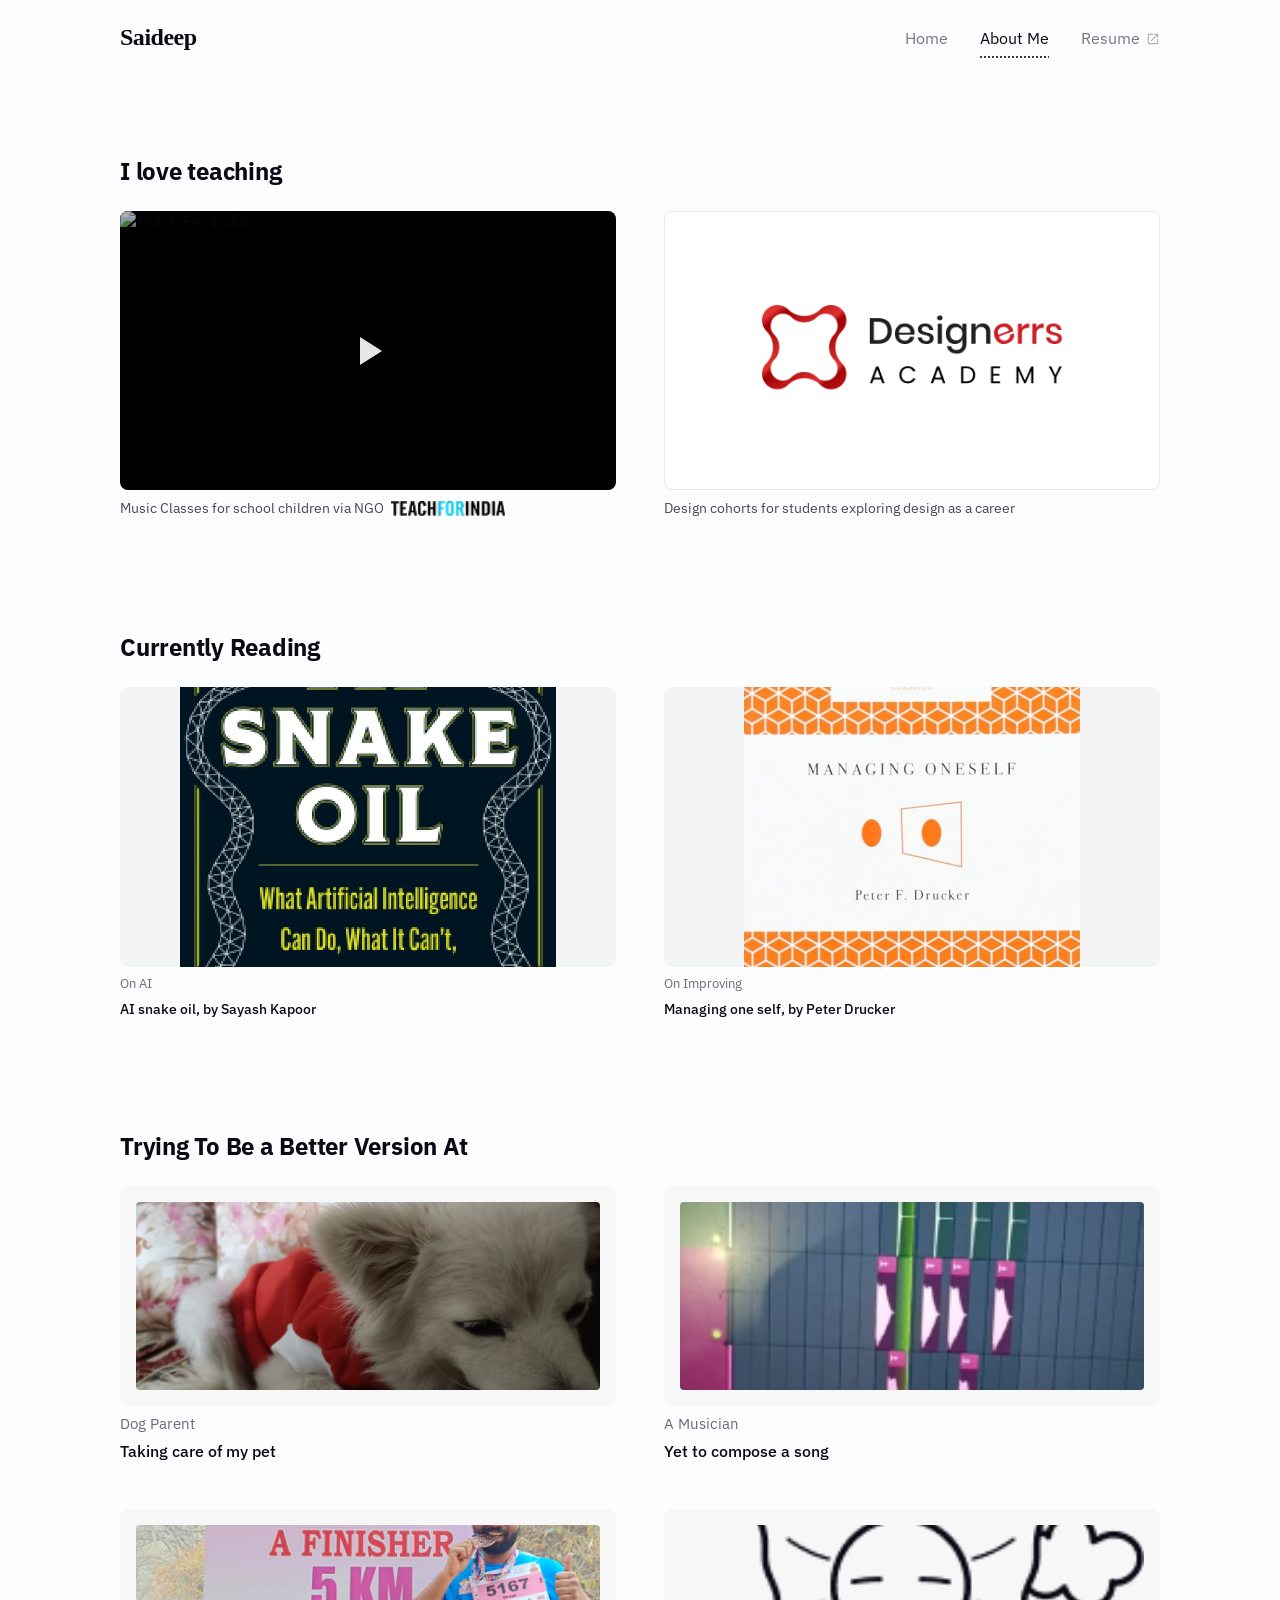
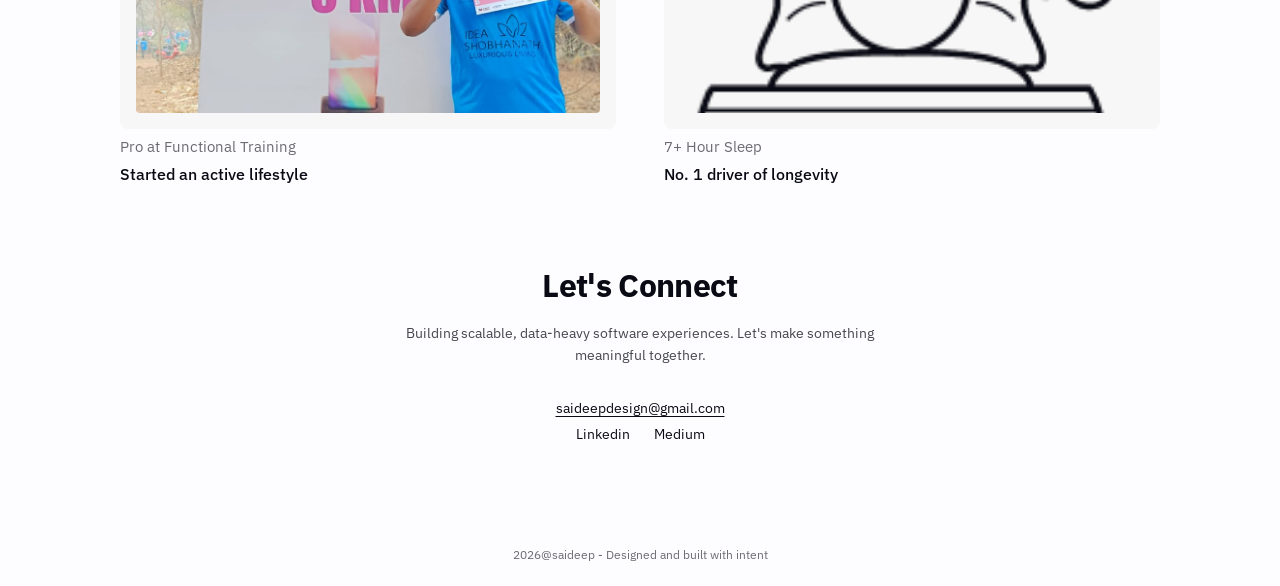
==== about.html @ 486af342 "Initial build of Indian-portfolio: replicate saideep.design as static site Ports the Framer-hosted m" ====
<!DOCTYPE html>
<html lang="en">
<head>
  <meta charset="UTF-8" />
  <meta name="viewport" content="width=device-width, initial-scale=1.0" />
  <title>About Me — Saideep</title>
  <meta name="description" content="About Saideep Vangala — Senior Product Designer." />
  <link rel="preconnect" href="https://fonts.googleapis.com" />
  <link rel="preconnect" href="https://fonts.gstatic.com" crossorigin />
  <link href="https://fonts.googleapis.com/css2?family=IBM+Plex+Sans:wght@400;500;600;700&display=swap" rel="stylesheet" />
  <link rel="stylesheet" href="portfolio-ds.css" />
</head>
<body class="page-about">

  <!-- NAV (desktop) -->
  <nav>
    <a class="nav-logo" href="/">Saideep</a>
    <ul class="nav-links">
      <li><a href="/">Home</a></li>
      <li><a href="/about" class="active">About Me</a></li>
      <li><a href="https://drive.google.com/file/d/1HiEhL3yhojKXlpeW-WOKGvESby1ViaPg/view" target="_blank" rel="noopener">Resume <svg xmlns="http://www.w3.org/2000/svg" width="14" height="14" viewBox="0 0 24 24" fill="currentColor" class="icon-external-link"><path d="M19 19H5V5h7V3H5a2 2 0 00-2 2v14a2 2 0 002 2h14a2 2 0 002-2v-7h-2v7zM14 3v2h3.59l-9.83 9.83 1.41 1.41L19 6.41V10h2V3h-7z"/></svg></a></li>
    </ul>
  </nav>

  <!-- NAV (mobile bottom bar) -->
  <nav class="mobile-nav">
    <a href="/">Home</a>
    <a href="/about" class="active">About Me</a>
    <a href="https://drive.google.com/file/d/1HiEhL3yhojKXlpeW-WOKGvESby1ViaPg/view" target="_blank" rel="noopener">Resume <svg xmlns="http://www.w3.org/2000/svg" width="14" height="14" viewBox="0 0 24 24" fill="currentColor" class="icon-external-link"><path d="M19 19H5V5h7V3H5a2 2 0 00-2 2v14a2 2 0 002 2h14a2 2 0 002-2v-7h-2v7zM14 3v2h3.59l-9.83 9.83 1.41 1.41L19 6.41V10h2V3h-7z"/></svg></a>
  </nav>

  <div class="page">

    <!-- TEACHING -->
    <div>
      <h2 class="section-title">I love teaching</h2>
      <div class="teaching-grid">
        <div class="teaching-item">
          <a class="video-wrap" href="https://youtu.be/XAiQ-iBJ-Jc" target="_blank" rel="noopener">
            <img src="https://img.youtube.com/vi/XAiQ-iBJ-Jc/hqdefault.jpg" alt="Teach For India" />
            <div class="play-btn">
              <svg viewBox="0 0 24 24"><path d="M8 5v14l11-7z"/></svg>
            </div>
          </a>
          <p class="item-label">Music Classes for school children via NGO <img src="images/teach%20for%20India%20Logo.png" alt="Teach For India" style="height:16px;vertical-align:middle;margin-left:4px;" /></p>
        </div>
        <div class="teaching-item">
          <div class="designerrs-wrap">
            <img src="images/designerrsLogo-new.png" alt="Designerrs Academy" />
          </div>
          <p class="item-label">Design cohorts for students exploring design as a career</p>
        </div>
      </div>
    </div>

    <!-- CURRENTLY READING -->
    <div class="reading-section">
      <h2 class="section-title">Currently Reading</h2>
      <div class="reading-grid">
        <div class="book-item">
          <div class="book-cover">
            <img src="images/AI%20Snake%20Oil.png" alt="AI Snake Oil" />
          </div>
          <p class="book-tag">On AI</p>
          <p class="book-title">AI snake oil, by Sayash Kapoor</p>
        </div>
        <div class="book-item">
          <div class="book-cover">
            <img src="images/Managing%20Oneself.jpg" alt="Managing Oneself" />
          </div>
          <p class="book-tag">On Improving</p>
          <p class="book-title">Managing one self, by Peter Drucker</p>
        </div>
      </div>
    </div>

    <!-- HOBBIES -->
    <div>
      <h2 class="section-title">Trying To Be a Better Version At</h2>
      <div class="hobbies-grid">
        <div class="hobby-item">
          <div class="hobby-img">
            <img src="images/Hobby%203.jpg" alt="Dog" />
          </div>
          <p class="hobby-tag">Dog Parent</p>
          <p class="hobby-title">Taking care of my pet</p>
        </div>
        <div class="hobby-item">
          <div class="hobby-img">
            <img src="images/DAW.png" alt="Music" />
          </div>
          <p class="hobby-tag">A Musician</p>
          <p class="hobby-title">Yet to compose a song</p>
        </div>
        <div class="hobby-item">
          <div class="hobby-img">
            <img src="images/Hobby%202.jpg" alt="Running" />
          </div>
          <p class="hobby-tag">Pro at Functional Training</p>
          <p class="hobby-title">Started an active lifestyle</p>
        </div>
        <div class="hobby-item">
          <div class="hobby-img">
            <img src="images/Sleep.png" alt="Sleep" />
          </div>
          <p class="hobby-tag">7+ Hour Sleep</p>
          <p class="hobby-title">No. 1 driver of longevity</p>
        </div>
      </div>
    </div>

    <!-- CONNECT -->
    <div class="connect">
      <h2>Let's Connect</h2>
      <p class="connect-sub">Building scalable, data-heavy software experiences. Let's make something meaningful together.</p>
      <div class="connect-links">
        <a href="mailto:saideepdesign@gmail.com">saideepdesign@gmail.com</a>
        <div class="connect-social">
          <a href="https://www.linkedin.com/in/saideep-vangala/" target="_blank" rel="noopener">Linkedin</a>
          <a href="https://medium.com/@saideepdesign" target="_blank" rel="noopener">Medium</a>
        </div>
      </div>
    </div>

  </div>

  <footer>2026@saideep - Designed and built with intent</footer>

</body>
</html>
---- portfolio-ds.css ----
/* ==========================================================================
   PORTFOLIO-DS — Saideep portfolio design system (common/default site)
   One shared stylesheet for index.html, about.html.

   Structure:
   1. TOKENS     — primitives, then semantic tokens built on top of them
   2. BASE       — reset + global element defaults
   3. ATOMS      — smallest reusable pieces (logo, nav link, button, tag, icon sizing)
   4. MOLECULES  — page-specific composite components (cards), grouped by the page they belong to
   5. TEMPLATES  — page-level containers, scoped under body.page-home / body.page-about
   6. RESPONSIVE — breakpoints: ≤960px (tablet), ≤600px (mobile)

   Each HTML page needs exactly one line in <head>:
     <link rel="stylesheet" href="portfolio-ds.css" />
   and a page-identifying class on <body>: page-home / page-about.
   ========================================================================== */


/* ── 1. TOKENS ─────────────────────────────────────────────────────────── */

:root {
  /* Primitives — raw values, not referenced directly outside this block */
  --color-white:    #FFFFFF;
  --color-gray-25:  #FDFDFF;
  --color-gray-50:  #F7F7F7;
  --color-gray-75:  #F0F4FF;
  --color-gray-100: #EBEBEB;
  --color-gray-150: #E8E8E8;
  --color-gray-200: #DDDDDD;
  --color-ink:      #0A0A14;
  --color-ink-rgb:  10, 10, 20;
  --color-black:    #000000;

  --font-sans:  'IBM Plex Sans', sans-serif;
  --font-serif: Georgia, serif;

  --font-size-11: 11px; --font-size-12: 12px; --font-size-13: 13px; --font-size-14: 14px;
  --font-size-15: 15px; --font-size-16: 16px; --font-size-24: 24px; --font-size-28: 28px;
  --font-size-30: 30px; --font-size-32: 32px; --font-size-36: 36px; --font-size-40: 40px;
  --font-size-48: 48px; --font-size-56: 56px;

  --font-weight-regular: 400; --font-weight-medium: 500;
  --font-weight-semibold: 600; --font-weight-bold: 700;

  --line-height-tight: 1.05; --line-height-snug: 1.3; --line-height-normal: 1.5;
  --line-height-relaxed: 1.6; --line-height-loose: 1.7;

  --tracking-tight: -0.02em; --tracking-snug: -0.01em;
  --tracking-wide: 0.03em; --tracking-wider: 0.08em;

  /* Spacing — 8px base unit. --space-half is the one sanctioned exception
     for micro adjustments (icon gaps); never use it between cards/sections. */
  --space-half: 4px; --space-1: 8px; --space-2: 16px; --space-3: 24px;
  --space-4: 32px; --space-5: 40px; --space-6: 48px; --space-7: 56px;
  --space-8: 64px; --space-9: 72px; --space-10: 80px; --space-11: 96px;
  --space-12: 120px; --space-13: 160px;

  --radius-sm: 4px; --radius-md: 8px; --radius-full: 999px;
  --ease-standard: 0.15s ease; --ease-standard-md: 0.2s ease;

  /* Semantic — components should consume these, not the primitives above */
  --color-bg-canvas:              var(--color-gray-25);
  --color-bg-surface:              var(--color-gray-75);
  --color-bg-card:                var(--color-gray-50);
  --color-bg-tag:                 var(--color-gray-100);
  --color-bg-image-placeholder:   var(--color-gray-150);
  --color-bg-image-placeholder-2: var(--color-gray-200);
  --color-bg-overlay-scrim:       rgba(0, 0, 0, 0.3);
  --color-bg-overlay-scrim-hover: rgba(0, 0, 0, 0.45);
  --color-bg-hover-wash:          rgba(var(--color-ink-rgb), 0.04);
  --color-bg-track:               rgba(var(--color-ink-rgb), 0.12);

  /* Text — contrast ratios measured against --color-bg-canvas (#FDFDFF) */
  --color-text-primary:   var(--color-ink);                 /* 19.4:1 — AAA */
  --color-text-secondary: rgba(var(--color-ink-rgb), 0.75); /* 9.1:1  — AAA */
  --color-text-tertiary:  rgba(var(--color-ink-rgb), 0.6);  /* 5.2:1  — AA  */
  --color-text-on-dark:   var(--color-white);

  --color-border: var(--color-gray-150);

  --space-page-margin:        var(--space-12);
  --space-page-margin-tablet: var(--space-5);
  --space-page-margin-mobile: var(--space-3);
  --space-section-gap:        var(--space-10);
  --space-card-padding-lg:    var(--space-4);
  --space-card-padding-md:    var(--space-2);
  --space-card-gap-roomy:     var(--space-10);
  --space-card-gap-cozy:      var(--space-6);
  --space-card-gap-tight:     var(--space-4);

  --radius-card: var(--radius-md);
  --radius-pill: var(--radius-full);
}


/* ── 2. BASE ───────────────────────────────────────────────────────────── */

*, *::before, *::after { box-sizing: border-box; margin: 0; padding: 0; }

body {
  font-family: var(--font-sans);
  background: var(--color-bg-canvas);
  color: var(--color-text-primary);
  -webkit-font-smoothing: antialiased;
}

a { text-decoration: none; color: inherit; }


/* ── 3. ATOMS ──────────────────────────────────────────────────────────── */

/* Logo / wordmark */
.nav-logo {
  font-size: var(--font-size-24);
  font-weight: var(--font-weight-bold);
  color: var(--color-text-primary);
  letter-spacing: var(--tracking-tight);
  display: flex;
  align-items: baseline;
  gap: 3px; /* micro, intentionally off-grid */
  font-family: var(--font-serif);
}

/* Desktop nav bar + nav links (identical on every page) */
nav {
  display: flex;
  align-items: center;
  justify-content: space-between;
  padding: var(--space-3) var(--space-page-margin);
  max-width: 1440px;
  margin: 0 auto;
}

.nav-links {
  display: flex;
  align-items: center;
  gap: var(--space-4);
  list-style: none;
}

.nav-links a {
  font-size: var(--font-size-16);
  font-weight: var(--font-weight-regular);
  color: var(--color-text-primary);
  opacity: 0.55;
  text-decoration: none;
  transition: opacity var(--ease-standard);
}

.nav-links a.active {
  opacity: 1;
  text-decoration: underline;
  text-decoration-style: dotted;
  text-underline-offset: 13px;
  text-decoration-color: var(--color-text-primary);
}

.nav-links a:hover:not(.active) {
  opacity: 1;
  text-decoration: underline;
  text-decoration-style: dotted;
  text-underline-offset: 13px;
  text-decoration-color: var(--color-text-primary);
}

/* External-link icon (used inline next to "Resume" in both nav variants) */
.icon-external-link { opacity: 0.55; vertical-align: middle; margin-left: 2px; }

/* Pill tag — work-tag is the only background-filled pill in the system */
.work-tag {
  font-size: var(--font-size-12);
  font-weight: var(--font-weight-regular);
  color: var(--color-text-secondary);
  background: var(--color-bg-tag);
  padding: var(--space-half) 10px;
  border-radius: var(--radius-pill);
  display: inline-block;
}

/* Outline button — "View Case Study →" */
.work-btn {
  display: inline-flex;
  align-items: center;
  gap: var(--space-1);
  padding: var(--space-2);
  border: 1px dashed var(--color-text-primary);
  border-radius: var(--radius-card);
  font-size: var(--font-size-14);
  font-weight: var(--font-weight-regular);
  color: var(--color-text-primary);
  background: transparent;
  cursor: pointer;
  transition: background var(--ease-standard);
  text-decoration: none;
}

.work-btn:hover { background: var(--color-bg-hover-wash); }
.work-btn svg { width: 14px; height: 14px; flex-shrink: 0; }

/* Play button — overlays a video thumbnail */
.play-btn {
  position: absolute;
  inset: 0;
  display: flex;
  align-items: center;
  justify-content: center;
  background: var(--color-bg-overlay-scrim);
  transition: background var(--ease-standard-md);
}

.play-btn:hover { background: var(--color-bg-overlay-scrim-hover); }
.play-btn svg { width: 48px; height: 48px; fill: var(--color-text-on-dark); opacity: 0.9; }

/* Mobile bottom nav bar (identical on every page) */
.mobile-nav {
  display: none;
  position: fixed;
  bottom: 0; left: 0; right: 0;
  z-index: 100;
  background: var(--color-bg-canvas);
  border-top: 1px solid var(--color-border);
  padding: 12px 0 env(safe-area-inset-bottom, 12px);
  justify-content: space-around;
  align-items: center;
}

.mobile-nav a {
  font-size: var(--font-size-12);
  font-weight: var(--font-weight-regular);
  color: var(--color-text-primary);
  text-decoration: none;
}

.mobile-nav a.active {
  text-decoration: underline;
  text-decoration-style: solid;
  text-underline-offset: 3px;
}

/* Connect block — inner elements (shared verbatim across pages;
   the outer container is scoped per page in §5 TEMPLATES) */
.connect h2 { font-size: var(--font-size-32); font-weight: var(--font-weight-bold); letter-spacing: var(--tracking-tight); }

.connect-sub {
  font-size: var(--font-size-14);
  color: var(--color-text-secondary);
  line-height: var(--line-height-relaxed);
  max-width: 520px;
  margin-top: -16px; /* micro, intentionally off-grid: pulls sub-line closer to heading */
}

.connect-links { display: flex; flex-direction: column; align-items: center; gap: var(--space-1); }

.connect-links a {
  font-size: var(--font-size-14);
  color: var(--color-text-primary);
  text-decoration: underline;
  text-underline-offset: 3px;
}

.connect-social { display: flex; gap: var(--space-3); }
.connect-social a { font-size: var(--font-size-14); color: var(--color-text-primary); text-decoration: none; }

/* Footer (identical on every page) */
footer {
  text-align: center;
  padding: var(--space-3) var(--space-page-margin);
  font-size: var(--font-size-12);
  color: var(--color-text-tertiary);
}


/* ── 4. MOLECULES ──────────────────────────────────────────────────────── */

/* — Home: hero — */
.hero {
  max-width: 1440px;
  margin: 0 auto;
  padding: var(--space-13) var(--space-page-margin) var(--space-12);
  display: flex;
  flex-direction: row;
  align-items: flex-start;
  justify-content: space-between;
  gap: 10px; /* micro, intentionally off-grid */
}

.hero-text { flex: 1; }

.hero h1 {
  font-size: var(--font-size-56);
  font-weight: var(--font-weight-bold);
  line-height: var(--line-height-tight);
  letter-spacing: var(--tracking-tight);
  margin-bottom: var(--space-2);
}

.hero-sub { font-size: var(--font-size-14); color: var(--color-text-tertiary); line-height: var(--line-height-relaxed); }
.hero-prev { font-size: var(--font-size-14); color: var(--color-text-tertiary); margin-top: var(--space-4); }

.hero-photo {
  width: 28%;
  flex-shrink: 0;
  border-radius: var(--radius-card);
  overflow: hidden;
  background: var(--color-bg-card);
  aspect-ratio: 4/3.5;
}

.hero-photo img {
  width: 100%; height: 100%;
  object-fit: cover;
  object-position: top center;
  filter: grayscale(100%);
  display: block;
}

/* — Home: work cards — */
.work-grid { display: grid; grid-template-columns: 1fr 1fr; gap: var(--space-card-gap-roomy); }

.work-card {
  background: var(--color-bg-card);
  border-radius: var(--radius-card);
  overflow: hidden;
  display: flex;
  flex-direction: row;
  cursor: pointer;
  transition: opacity var(--ease-standard-md);
}

.work-card:hover { opacity: 0.85; }

.work-card-image { width: 42%; flex-shrink: 0; overflow: hidden; background: var(--color-bg-image-placeholder); }
.work-card-image img { width: 100%; height: 100%; object-fit: cover; display: block; }

.work-card-content {
  flex: 1;
  padding: var(--space-card-padding-md);
  display: flex;
  flex-direction: column;
  gap: var(--space-2);
  align-items: flex-start;
}

.work-card-body { display: flex; flex-direction: column; gap: var(--space-1); }
.work-card-body h3 { font-size: var(--font-size-16); font-weight: var(--font-weight-bold); line-height: var(--line-height-snug); letter-spacing: var(--tracking-snug); color: var(--color-text-primary); }
.work-card-body p { font-size: var(--font-size-14); color: var(--color-text-secondary); line-height: var(--line-height-relaxed); }

/* — About: teaching — */
.teaching-grid { display: grid; grid-template-columns: 1fr 1fr; gap: var(--space-card-gap-cozy); }
.teaching-item { display: flex; flex-direction: column; gap: var(--space-1); }

.video-wrap { position: relative; border-radius: var(--radius-card); overflow: hidden; background: var(--color-black); aspect-ratio: 16/9; }
.video-wrap video, .video-wrap img { width: 100%; height: 100%; object-fit: cover; display: block; }

.designerrs-wrap {
  border-radius: var(--radius-card);
  overflow: hidden;
  background: var(--color-white);
  border: 1px solid var(--color-border);
  aspect-ratio: 16/9;
  display: flex;
  align-items: center;
  justify-content: center;
  padding: var(--space-4);
}
.designerrs-wrap img { max-width: 70%; max-height: 70%; object-fit: contain; }

.item-label { font-size: var(--font-size-14); color: var(--color-text-secondary); line-height: var(--line-height-normal); }

/* — About: reading — */
.reading-section { background: var(--color-bg-canvas); padding: var(--space-4) 0; }
.reading-grid { display: grid; grid-template-columns: 1fr 1fr; gap: var(--space-card-gap-cozy); }
.book-item { display: flex; flex-direction: column; gap: var(--space-1); }
.book-cover { border-radius: var(--radius-card); overflow: hidden; background: var(--color-bg-card); aspect-ratio: 3/4; max-height: 280px; }
.book-cover img { width: 100%; height: 100%; object-fit: cover; display: block; }
.book-tag { font-size: var(--font-size-13); color: var(--color-text-tertiary); }
.book-title { font-size: var(--font-size-14); font-weight: var(--font-weight-medium); color: var(--color-text-primary); }

/* — About: hobbies — */
.hobbies-grid { display: grid; grid-template-columns: 1fr 1fr; gap: var(--space-card-gap-cozy); }
.hobby-item { display: flex; flex-direction: column; gap: var(--space-1); }
.hobby-img { border-radius: var(--radius-card); overflow: hidden; background: var(--color-bg-card); aspect-ratio: 4/3; max-height: 220px; padding: var(--space-2); }
.hobby-img img { width: 100%; height: 100%; object-fit: cover; display: block; border-radius: var(--radius-sm); }
.hobby-tag { font-size: var(--font-size-15); color: var(--color-text-tertiary); }
.hobby-title { font-size: var(--font-size-16); font-weight: var(--font-weight-medium); color: var(--color-text-primary); }


/* ── 5. TEMPLATES ──────────────────────────────────────────────────────── */

/* Home: per-section container (no single .page wrapper on this page) */
body.page-home .section { max-width: 1440px; margin: 0 auto; padding: var(--space-10) var(--space-page-margin); }
body.page-home .section-title { font-size: var(--font-size-24); font-weight: var(--font-weight-bold); letter-spacing: var(--tracking-snug); margin-bottom: var(--space-5); }
body.page-home .connect { max-width: 1440px; margin: 0 auto; padding: var(--space-10) var(--space-page-margin); text-align: center; display: flex; flex-direction: column; align-items: center; gap: var(--space-4); }

/* About: single flex-column .page wrapper */
body.page-about .page { max-width: 1440px; margin: 0 auto; padding: var(--space-10) var(--space-page-margin); display: flex; flex-direction: column; gap: var(--space-10); }
body.page-about .section-title { font-size: var(--font-size-24); font-weight: var(--font-weight-bold); letter-spacing: var(--tracking-snug); margin-bottom: var(--space-3); }
body.page-about .connect { text-align: center; display: flex; flex-direction: column; align-items: center; gap: var(--space-4); padding-bottom: 0; }


/* ── 6. RESPONSIVE ─────────────────────────────────────────────────────── */

@media (max-width: 960px) {
  nav { padding: var(--space-5) var(--space-page-margin-tablet); }
  footer { padding: var(--space-3) var(--space-page-margin-tablet); }

  body.page-home .hero { padding: var(--space-9) var(--space-page-margin-tablet) var(--space-6); }
  body.page-home .hero h1 { font-size: var(--font-size-40); }
  body.page-home .hero-photo { width: 36%; }
  body.page-home .section { padding: var(--space-6) var(--space-page-margin-tablet); }
  body.page-home .work-grid { grid-template-columns: 1fr; gap: var(--space-3); }
  body.page-home .connect { padding: var(--space-6) var(--space-page-margin-tablet); }

  body.page-about .page { padding: var(--space-6) var(--space-page-margin-tablet); gap: var(--space-6); }
  body.page-about .teaching-grid { grid-template-columns: 1fr; }
  body.page-about .reading-grid { grid-template-columns: 1fr 1fr; }
  body.page-about .hobbies-grid { grid-template-columns: 1fr 1fr; }
}

@media (max-width: 600px) {
  nav { display: none; }
  .mobile-nav { display: flex; }
  body { padding-bottom: var(--space-9); }
  footer { padding: var(--space-2) var(--space-page-margin-mobile); }

  body.page-home .hero { padding: var(--space-5) var(--space-page-margin-mobile) var(--space-4); flex-direction: column-reverse; }
  body.page-home .hero-photo { width: 100%; aspect-ratio: 16/9; }
  body.page-home .hero h1 { font-size: var(--font-size-30); }
  body.page-home .section { padding: var(--space-5) var(--space-page-margin-mobile); }
  body.page-home .work-card { flex-direction: column; }
  body.page-home .work-card-image { width: 100%; height: 180px; }
  body.page-home .connect { padding: var(--space-5) var(--space-page-margin-mobile); }

  body.page-about .page { padding: var(--space-5) var(--space-page-margin-mobile); gap: var(--space-6); }
  body.page-about .reading-grid { grid-template-columns: 1fr; }
  body.page-about .hobbies-grid { grid-template-columns: 1fr; }
}

@media (min-width: 601px) {
  .mobile-nav { display: none; }
}
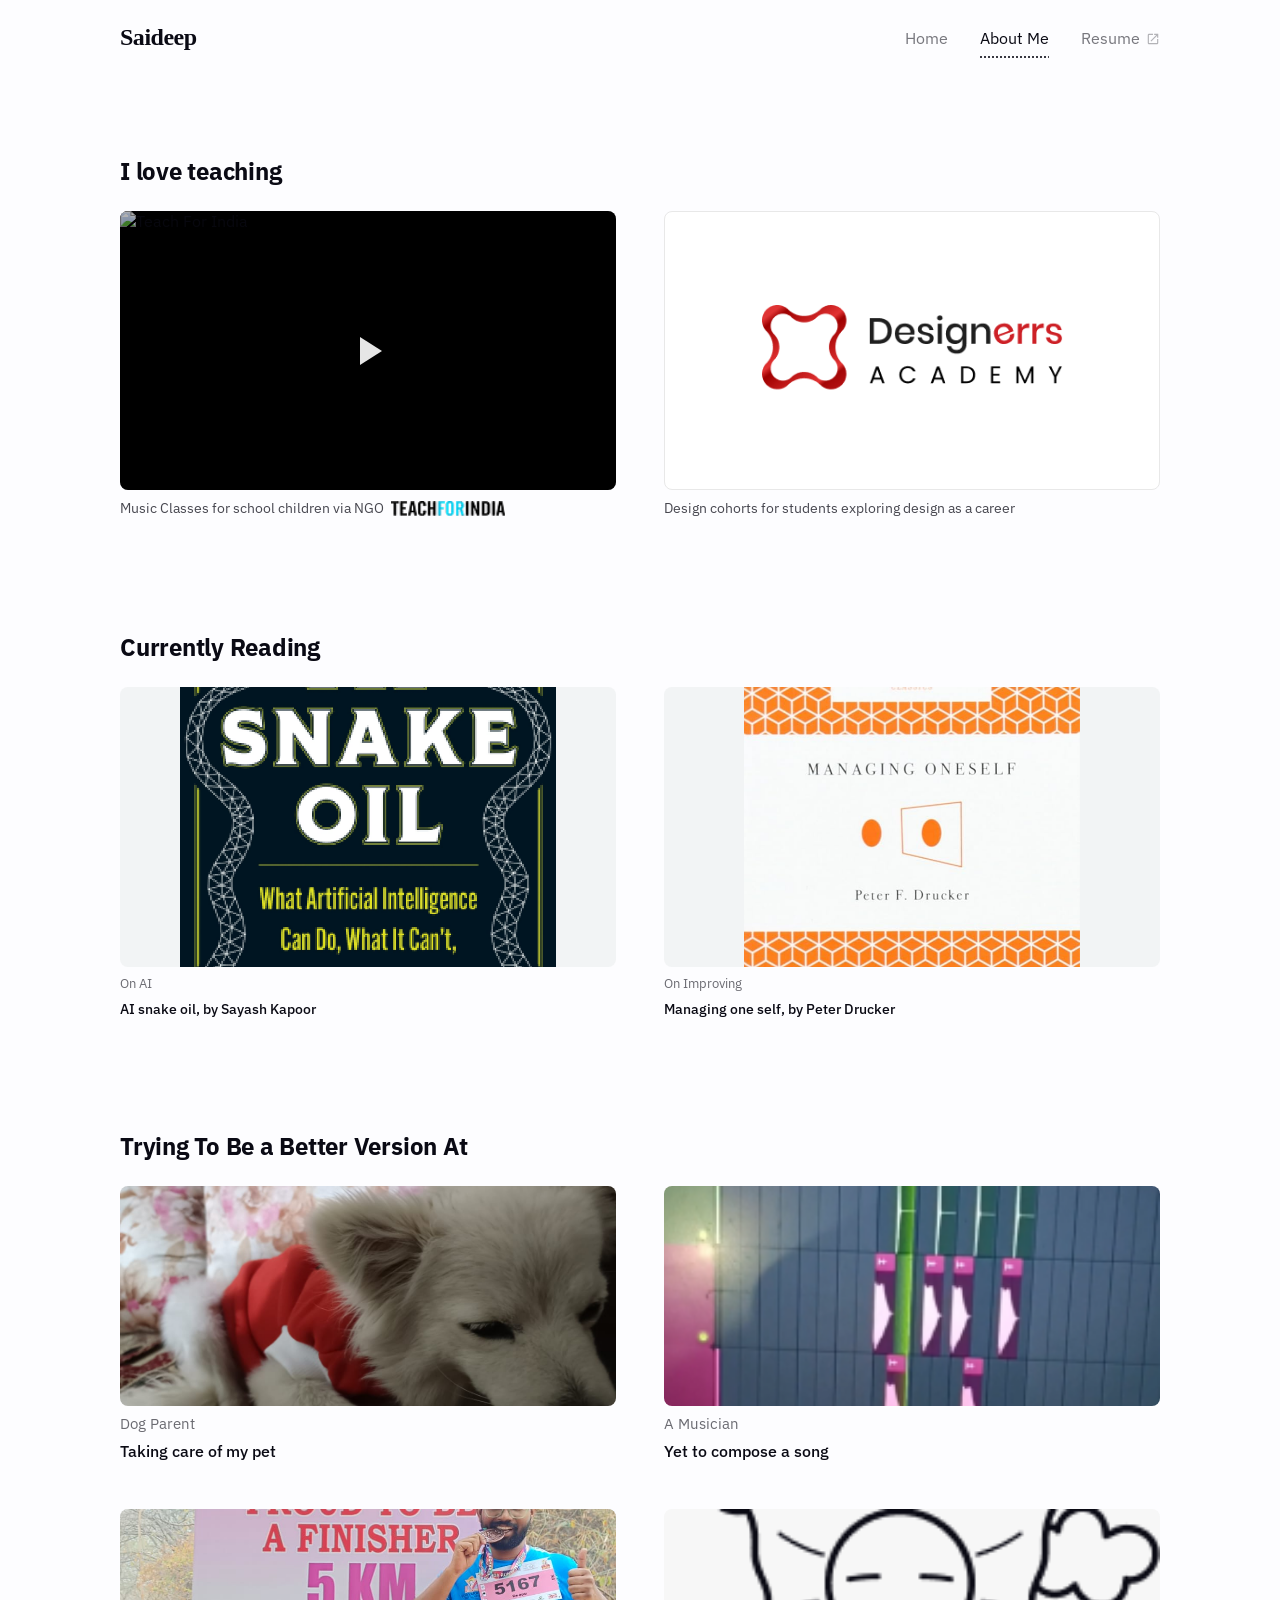
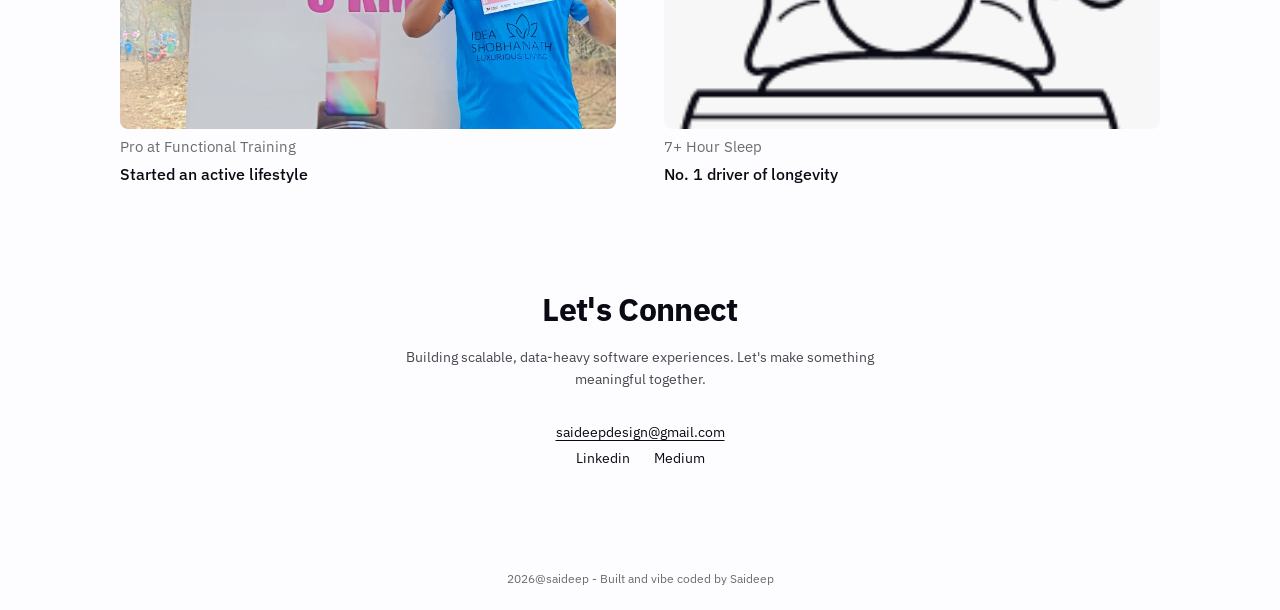
==== commit 97c002c9: "Improve mobile bottom nav tap targets and fix About page spacing/footer Bottom nav links now fill th" ====
--- a/about.html
+++ b/about.html
@@ -18,7 +18,7 @@
     <ul class="nav-links">
       <li><a href="/">Home</a></li>
       <li><a href="/about" class="active">About Me</a></li>
-      <li><a href="https://drive.google.com/file/d/1HiEhL3yhojKXlpeW-WOKGvESby1ViaPg/view" target="_blank" rel="noopener">Resume <svg xmlns="http://www.w3.org/2000/svg" width="14" height="14" viewBox="0 0 24 24" fill="currentColor" class="icon-external-link"><path d="M19 19H5V5h7V3H5a2 2 0 00-2 2v14a2 2 0 002 2h14a2 2 0 002-2v-7h-2v7zM14 3v2h3.59l-9.83 9.83 1.41 1.41L19 6.41V10h2V3h-7z"/></svg></a></li>
+      <li><a href="/Saideep_Vangala_Resume.pdf" target="_blank" rel="noopener">Resume <svg xmlns="http://www.w3.org/2000/svg" width="14" height="14" viewBox="0 0 24 24" fill="currentColor" class="icon-external-link"><path d="M19 19H5V5h7V3H5a2 2 0 00-2 2v14a2 2 0 002 2h14a2 2 0 002-2v-7h-2v7zM14 3v2h3.59l-9.83 9.83 1.41 1.41L19 6.41V10h2V3h-7z"/></svg></a></li>
     </ul>
   </nav>
 
@@ -26,7 +26,7 @@
   <nav class="mobile-nav">
     <a href="/">Home</a>
     <a href="/about" class="active">About Me</a>
-    <a href="https://drive.google.com/file/d/1HiEhL3yhojKXlpeW-WOKGvESby1ViaPg/view" target="_blank" rel="noopener">Resume <svg xmlns="http://www.w3.org/2000/svg" width="14" height="14" viewBox="0 0 24 24" fill="currentColor" class="icon-external-link"><path d="M19 19H5V5h7V3H5a2 2 0 00-2 2v14a2 2 0 002 2h14a2 2 0 002-2v-7h-2v7zM14 3v2h3.59l-9.83 9.83 1.41 1.41L19 6.41V10h2V3h-7z"/></svg></a>
+    <a href="/Saideep_Vangala_Resume.pdf" target="_blank" rel="noopener">Resume <svg xmlns="http://www.w3.org/2000/svg" width="14" height="14" viewBox="0 0 24 24" fill="currentColor" class="icon-external-link"><path d="M19 19H5V5h7V3H5a2 2 0 00-2 2v14a2 2 0 002 2h14a2 2 0 002-2v-7h-2v7zM14 3v2h3.59l-9.83 9.83 1.41 1.41L19 6.41V10h2V3h-7z"/></svg></a>
   </nav>
 
   <div class="page">
@@ -124,7 +124,7 @@
 
   </div>
 
-  <footer>2026@saideep - Designed and built with intent</footer>
+  <footer>2026@saideep - Built and vibe coded by Saideep</footer>
 
 </body>
 </html>
--- a/portfolio-ds.css
+++ b/portfolio-ds.css
@@ -219,12 +219,18 @@
   z-index: 100;
   background: var(--color-bg-canvas);
   border-top: 1px solid var(--color-border);
-  padding: 12px 0 env(safe-area-inset-bottom, 12px);
-  justify-content: space-around;
-  align-items: center;
+  padding: 8px 0 calc(8px + env(safe-area-inset-bottom, 0px));
+  align-items: stretch;
 }
 
 .mobile-nav a {
+  flex: 1;
+  display: flex;
+  align-items: center;
+  justify-content: center;
+  gap: 6px;
+  min-height: 48px;
+  padding: 8px 12px;
   font-size: var(--font-size-12);
   font-weight: var(--font-weight-regular);
   color: var(--color-text-primary);
@@ -379,8 +385,8 @@
 /* — About: hobbies — */
 .hobbies-grid { display: grid; grid-template-columns: 1fr 1fr; gap: var(--space-card-gap-cozy); }
 .hobby-item { display: flex; flex-direction: column; gap: var(--space-1); }
-.hobby-img { border-radius: var(--radius-card); overflow: hidden; background: var(--color-bg-card); aspect-ratio: 4/3; max-height: 220px; padding: var(--space-2); }
-.hobby-img img { width: 100%; height: 100%; object-fit: cover; display: block; border-radius: var(--radius-sm); }
+.hobby-img { border-radius: var(--radius-card); overflow: hidden; background: var(--color-bg-card); aspect-ratio: 4/3; max-height: 220px; }
+.hobby-img img { width: 100%; height: 100%; object-fit: cover; display: block; }
 .hobby-tag { font-size: var(--font-size-15); color: var(--color-text-tertiary); }
 .hobby-title { font-size: var(--font-size-16); font-weight: var(--font-weight-medium); color: var(--color-text-primary); }
 
@@ -395,7 +401,7 @@
 /* About: single flex-column .page wrapper */
 body.page-about .page { max-width: 1440px; margin: 0 auto; padding: var(--space-10) var(--space-page-margin); display: flex; flex-direction: column; gap: var(--space-10); }
 body.page-about .section-title { font-size: var(--font-size-24); font-weight: var(--font-weight-bold); letter-spacing: var(--tracking-snug); margin-bottom: var(--space-3); }
-body.page-about .connect { text-align: center; display: flex; flex-direction: column; align-items: center; gap: var(--space-4); padding-bottom: 0; }
+body.page-about .connect { text-align: center; display: flex; flex-direction: column; align-items: center; gap: var(--space-4); padding-bottom: 0; margin-top: var(--space-3); }
 
 
 /* ── 6. RESPONSIVE ─────────────────────────────────────────────────────── */
@@ -420,7 +426,7 @@
 @media (max-width: 600px) {
   nav { display: none; }
   .mobile-nav { display: flex; }
-  body { padding-bottom: var(--space-9); }
+  body { padding-bottom: calc(64px + env(safe-area-inset-bottom, 0px)); }
   footer { padding: var(--space-2) var(--space-page-margin-mobile); }
 
   body.page-home .hero { padding: var(--space-5) var(--space-page-margin-mobile) var(--space-4); flex-direction: column-reverse; }
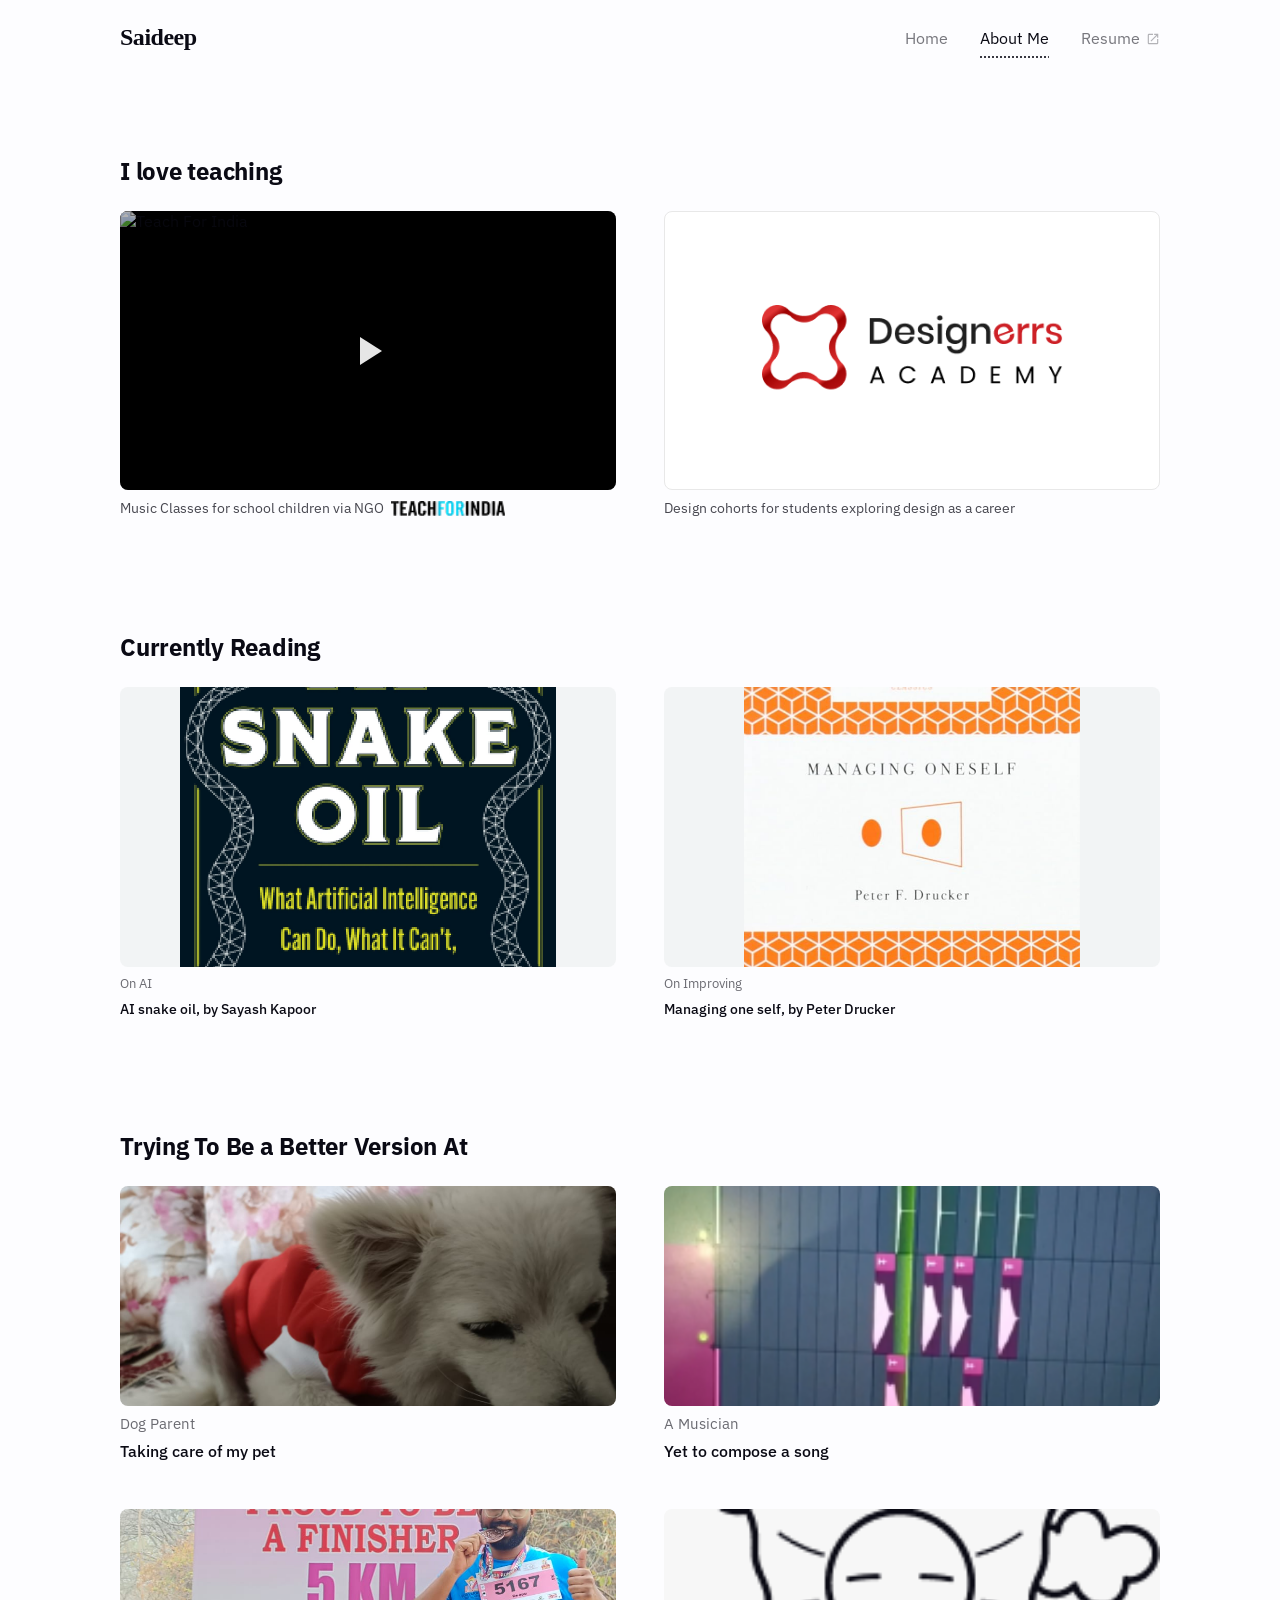
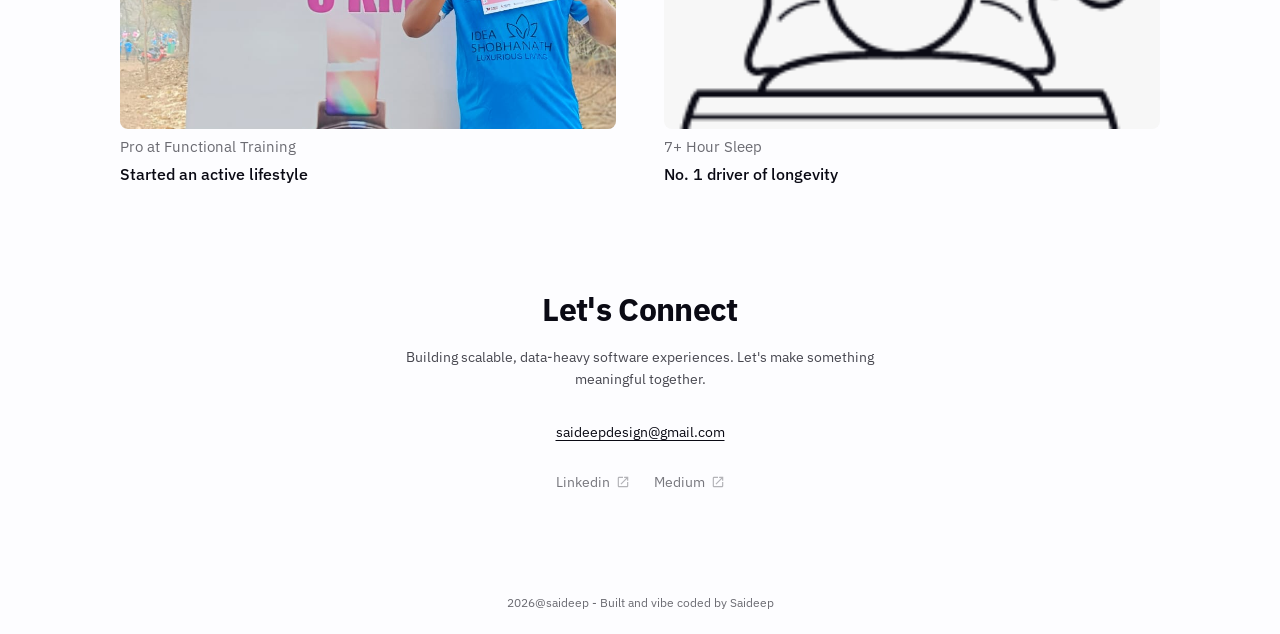
==== commit 522c05a9: "Style Connect social links to match nav's external-link pattern Linkedin/Medium now carry the same e" ====
--- a/about.html
+++ b/about.html
@@ -116,8 +116,8 @@
       <div class="connect-links">
         <a href="mailto:saideepdesign@gmail.com">saideepdesign@gmail.com</a>
         <div class="connect-social">
-          <a href="https://www.linkedin.com/in/saideep-vangala/" target="_blank" rel="noopener">Linkedin</a>
-          <a href="https://medium.com/@saideepdesign" target="_blank" rel="noopener">Medium</a>
+          <a href="https://www.linkedin.com/in/saideep-vangala/" target="_blank" rel="noopener">Linkedin <svg xmlns="http://www.w3.org/2000/svg" width="14" height="14" viewBox="0 0 24 24" fill="currentColor" class="icon-external-link"><path d="M19 19H5V5h7V3H5a2 2 0 00-2 2v14a2 2 0 002 2h14a2 2 0 002-2v-7h-2v7zM14 3v2h3.59l-9.83 9.83 1.41 1.41L19 6.41V10h2V3h-7z"/></svg></a>
+          <a href="https://medium.com/@saideepdesign" target="_blank" rel="noopener">Medium <svg xmlns="http://www.w3.org/2000/svg" width="14" height="14" viewBox="0 0 24 24" fill="currentColor" class="icon-external-link"><path d="M19 19H5V5h7V3H5a2 2 0 00-2 2v14a2 2 0 002 2h14a2 2 0 002-2v-7h-2v7zM14 3v2h3.59l-9.83 9.83 1.41 1.41L19 6.41V10h2V3h-7z"/></svg></a>
         </div>
       </div>
     </div>
--- a/portfolio-ds.css
+++ b/portfolio-ds.css
@@ -163,8 +163,9 @@
   text-decoration-color: var(--color-text-primary);
 }
 
-/* External-link icon (used inline next to "Resume" in both nav variants) */
-.icon-external-link { opacity: 0.55; vertical-align: middle; margin-left: 2px; }
+/* External-link icon (used inline next to "Resume" in nav, and social links in Connect) */
+.icon-external-link { opacity: 0.55; vertical-align: middle; margin-left: 2px; transition: opacity var(--ease-standard); }
+a:hover .icon-external-link { opacity: 1; }
 
 /* Pill tag — work-tag is the only background-filled pill in the system */
 .work-tag {
@@ -255,7 +256,7 @@
   margin-top: -16px; /* micro, intentionally off-grid: pulls sub-line closer to heading */
 }
 
-.connect-links { display: flex; flex-direction: column; align-items: center; gap: var(--space-1); }
+.connect-links { display: flex; flex-direction: column; align-items: center; gap: var(--space-4); }
 
 .connect-links a {
   font-size: var(--font-size-14);
@@ -265,7 +266,24 @@
 }
 
 .connect-social { display: flex; gap: var(--space-3); }
-.connect-social a { font-size: var(--font-size-14); color: var(--color-text-primary); text-decoration: none; }
+.connect-social a {
+  display: inline-flex;
+  align-items: center;
+  gap: 4px;
+  font-size: var(--font-size-14);
+  color: var(--color-text-primary);
+  opacity: 0.55;
+  text-decoration: none;
+  transition: opacity var(--ease-standard);
+}
+
+.connect-social a:hover {
+  opacity: 1;
+  text-decoration: underline;
+  text-decoration-style: dotted;
+  text-underline-offset: 3px;
+  text-decoration-color: var(--color-text-primary);
+}
 
 /* Footer (identical on every page) */
 footer {
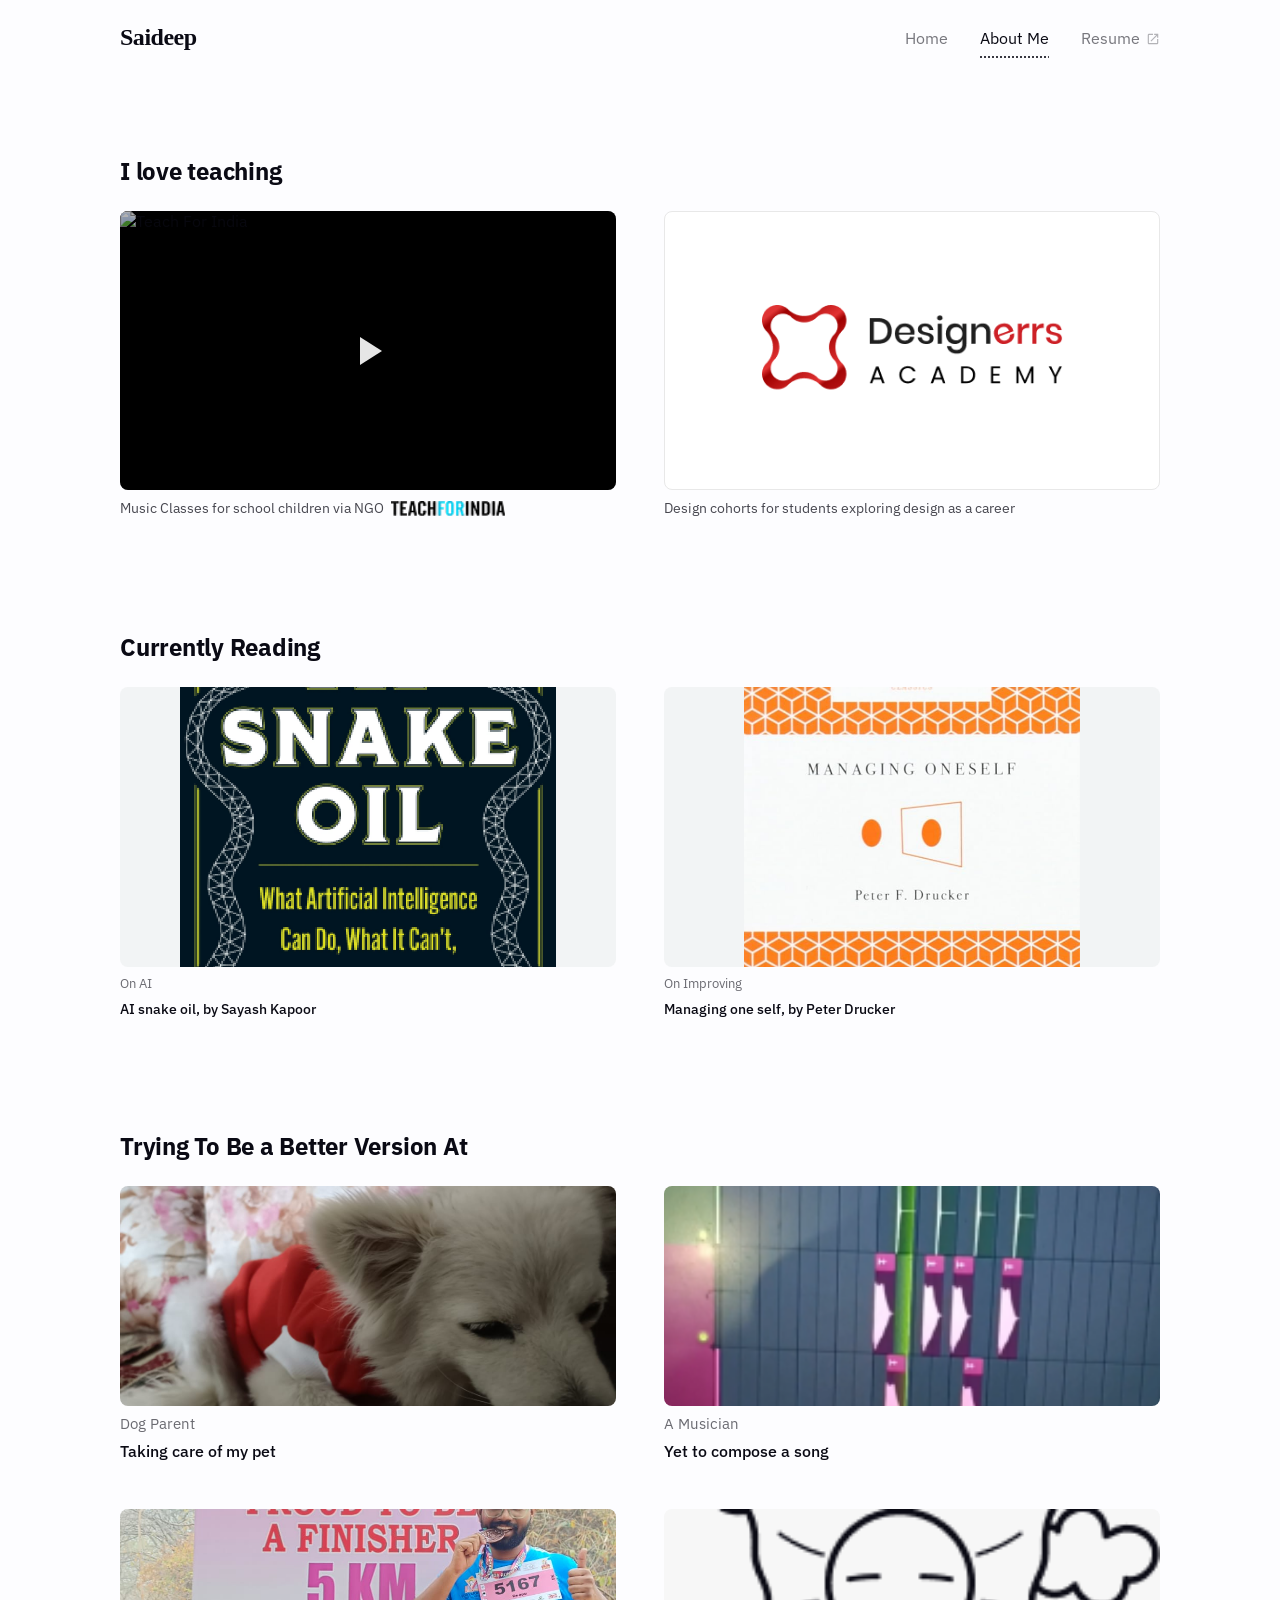
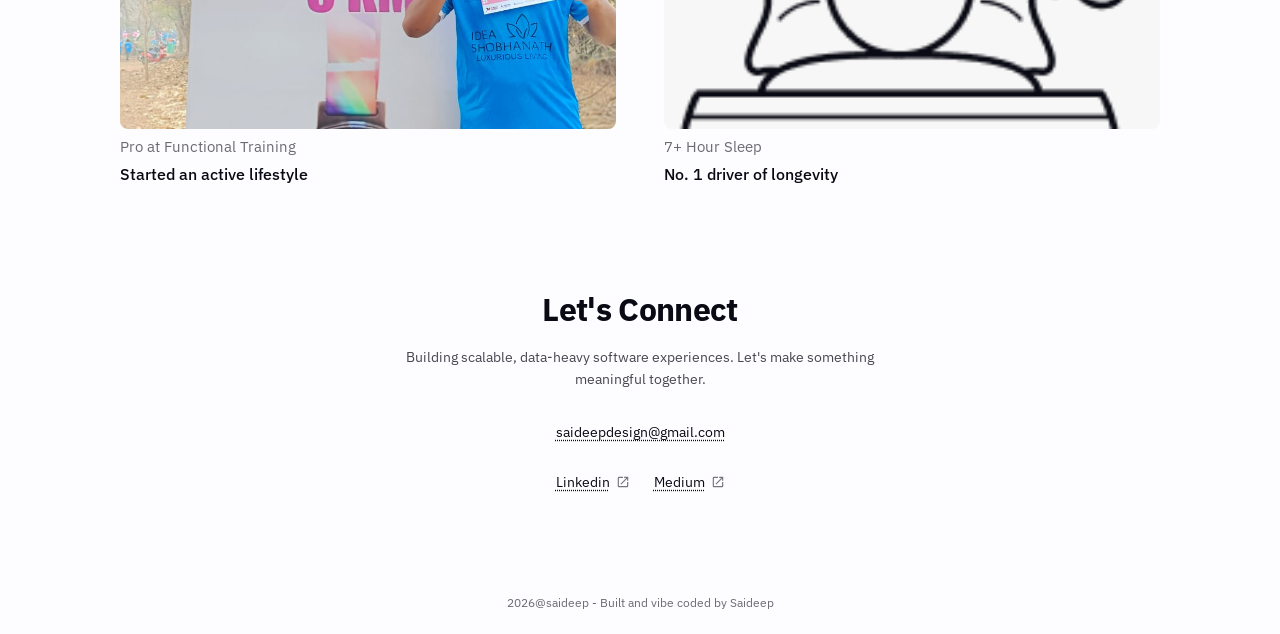
==== commit 33512c5a: "Fix mobile nav active indicator width and leaked top padding The dotted active-tab indicator now siz" ====
--- a/about.html
+++ b/about.html
@@ -24,9 +24,9 @@
 
   <!-- NAV (mobile bottom bar) -->
   <nav class="mobile-nav">
-    <a href="/">Home</a>
-    <a href="/about" class="active">About Me</a>
-    <a href="/Saideep_Vangala_Resume.pdf" target="_blank" rel="noopener">Resume <svg xmlns="http://www.w3.org/2000/svg" width="14" height="14" viewBox="0 0 24 24" fill="currentColor" class="icon-external-link"><path d="M19 19H5V5h7V3H5a2 2 0 00-2 2v14a2 2 0 002 2h14a2 2 0 002-2v-7h-2v7zM14 3v2h3.59l-9.83 9.83 1.41 1.41L19 6.41V10h2V3h-7z"/></svg></a>
+    <a href="/"><span class="mobile-nav-label">Home</span></a>
+    <a href="/about" class="active"><span class="mobile-nav-label">About Me</span></a>
+    <a href="/Saideep_Vangala_Resume.pdf" target="_blank" rel="noopener"><span class="mobile-nav-label">Resume <svg xmlns="http://www.w3.org/2000/svg" width="14" height="14" viewBox="0 0 24 24" fill="currentColor" class="icon-external-link"><path d="M19 19H5V5h7V3H5a2 2 0 00-2 2v14a2 2 0 002 2h14a2 2 0 002-2v-7h-2v7zM14 3v2h3.59l-9.83 9.83 1.41 1.41L19 6.41V10h2V3h-7z"/></svg></span></a>
   </nav>
 
   <div class="page">
--- a/portfolio-ds.css
+++ b/portfolio-ds.css
@@ -219,29 +219,42 @@
   bottom: 0; left: 0; right: 0;
   z-index: 100;
   background: var(--color-bg-canvas);
-  border-top: 1px solid var(--color-border);
-  padding: 8px 0 calc(8px + env(safe-area-inset-bottom, 0px));
+  box-shadow: 0 -2px 8px rgba(0, 0, 0, 0.06);
+  padding: 0 0 env(safe-area-inset-bottom, 0px) 0;
   align-items: stretch;
 }
 
 .mobile-nav a {
   flex: 1;
   display: flex;
-  align-items: center;
   justify-content: center;
+  min-height: 44px;
+  padding: 0 12px;
+  font-size: var(--font-size-14);
+  font-weight: var(--font-weight-regular);
+  color: var(--color-text-primary);
+  text-decoration: none;
+}
+
+/* Shrink-wraps to the label's own text/icon width, and stretches to the
+   full tab height (via the parent's default align-items: stretch) so the
+   active indicator below can size and position itself off this box alone. */
+.mobile-nav-label {
+  position: relative;
+  display: inline-flex;
+  align-items: center;
   gap: 6px;
-  min-height: 48px;
-  padding: 8px 12px;
-  font-size: var(--font-size-12);
-  font-weight: var(--font-weight-regular);
-  color: var(--color-text-primary);
-  text-decoration: none;
 }
 
 .mobile-nav a.active {
-  text-decoration: underline;
-  text-decoration-style: solid;
-  text-underline-offset: 3px;
+  font-weight: var(--font-weight-medium);
+}
+
+.mobile-nav a.active .mobile-nav-label::before {
+  content: '';
+  position: absolute;
+  top: 0; left: 0; right: 0;
+  border-top: 2px dotted var(--color-text-primary);
 }
 
 /* Connect block — inner elements (shared verbatim across pages;
@@ -262,6 +275,7 @@
   font-size: var(--font-size-14);
   color: var(--color-text-primary);
   text-decoration: underline;
+  text-decoration-style: dotted;
   text-underline-offset: 3px;
 }
 
@@ -272,13 +286,6 @@
   gap: 4px;
   font-size: var(--font-size-14);
   color: var(--color-text-primary);
-  opacity: 0.55;
-  text-decoration: none;
-  transition: opacity var(--ease-standard);
-}
-
-.connect-social a:hover {
-  opacity: 1;
   text-decoration: underline;
   text-decoration-style: dotted;
   text-underline-offset: 3px;
@@ -444,7 +451,7 @@
 @media (max-width: 600px) {
   nav { display: none; }
   .mobile-nav { display: flex; }
-  body { padding-bottom: calc(64px + env(safe-area-inset-bottom, 0px)); }
+  body { padding-bottom: calc(44px + env(safe-area-inset-bottom, 0px)); }
   footer { padding: var(--space-2) var(--space-page-margin-mobile); }
 
   body.page-home .hero { padding: var(--space-5) var(--space-page-margin-mobile) var(--space-4); flex-direction: column-reverse; }
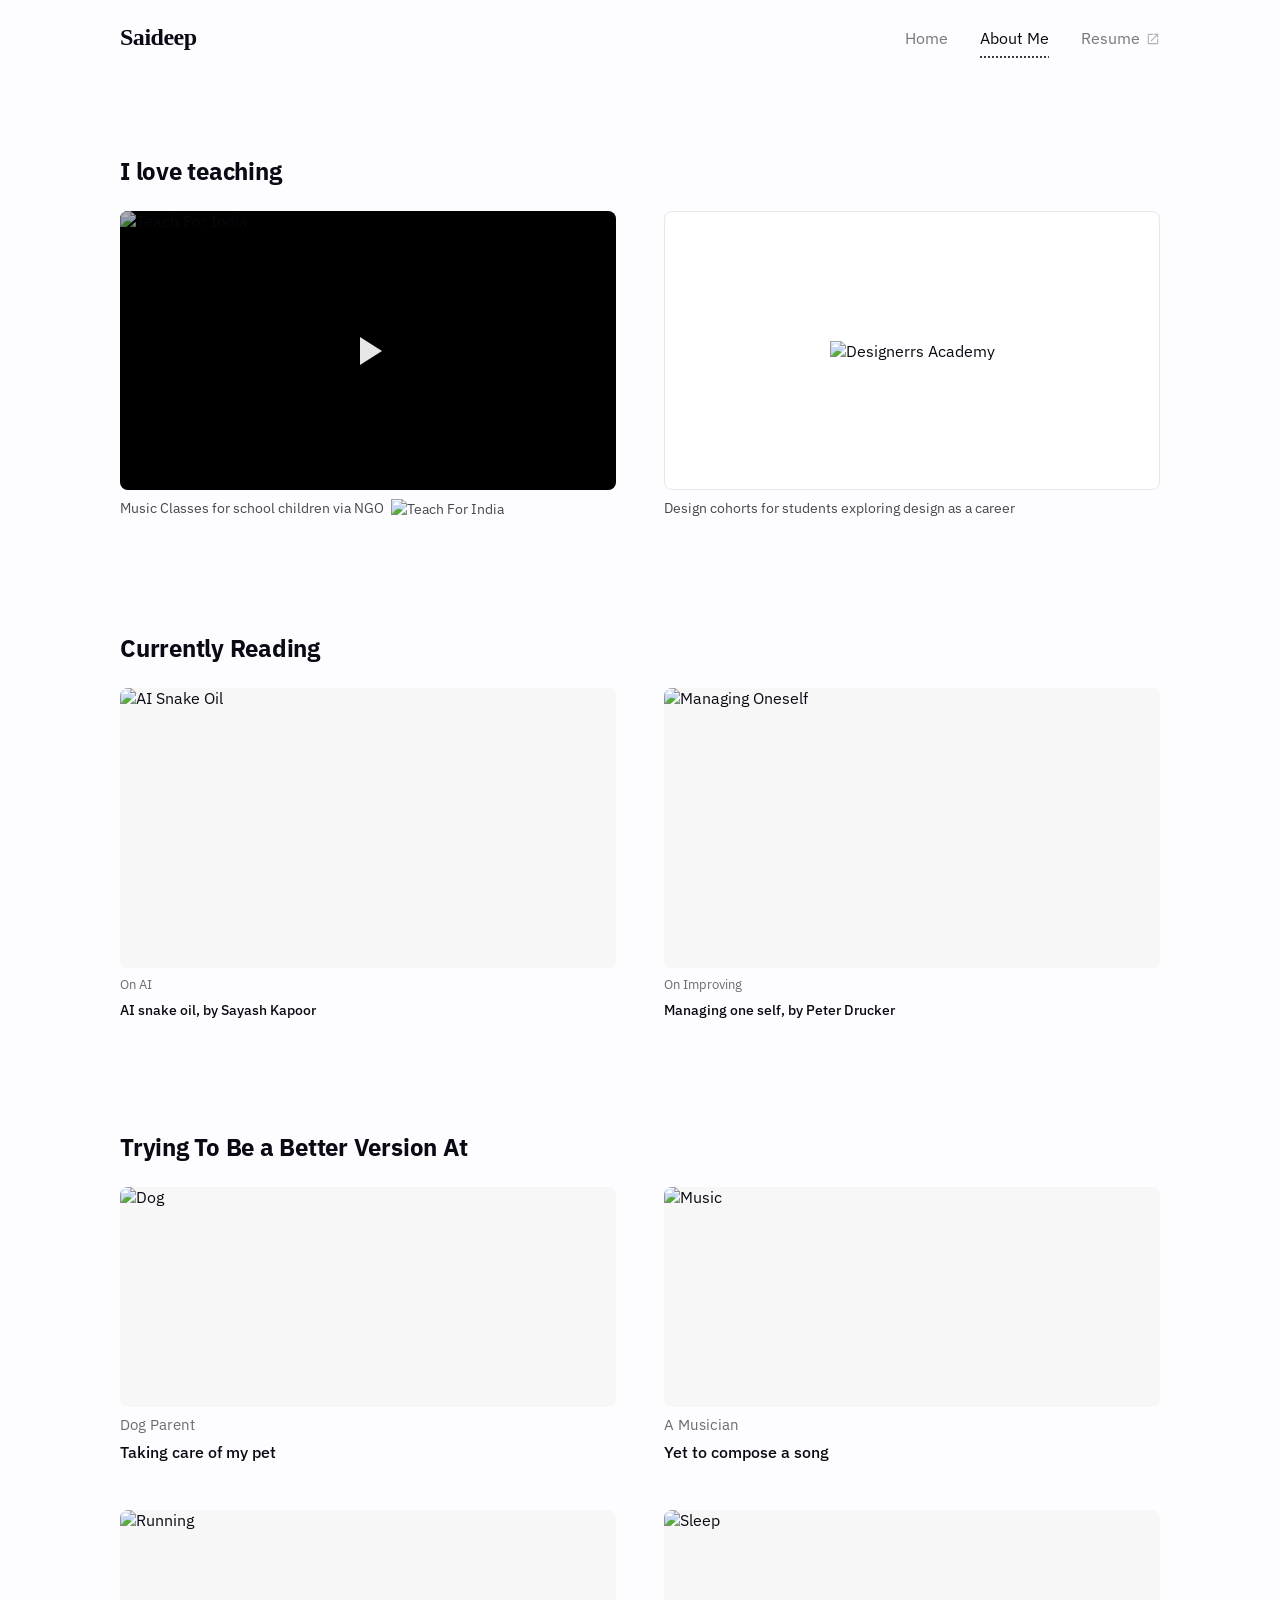
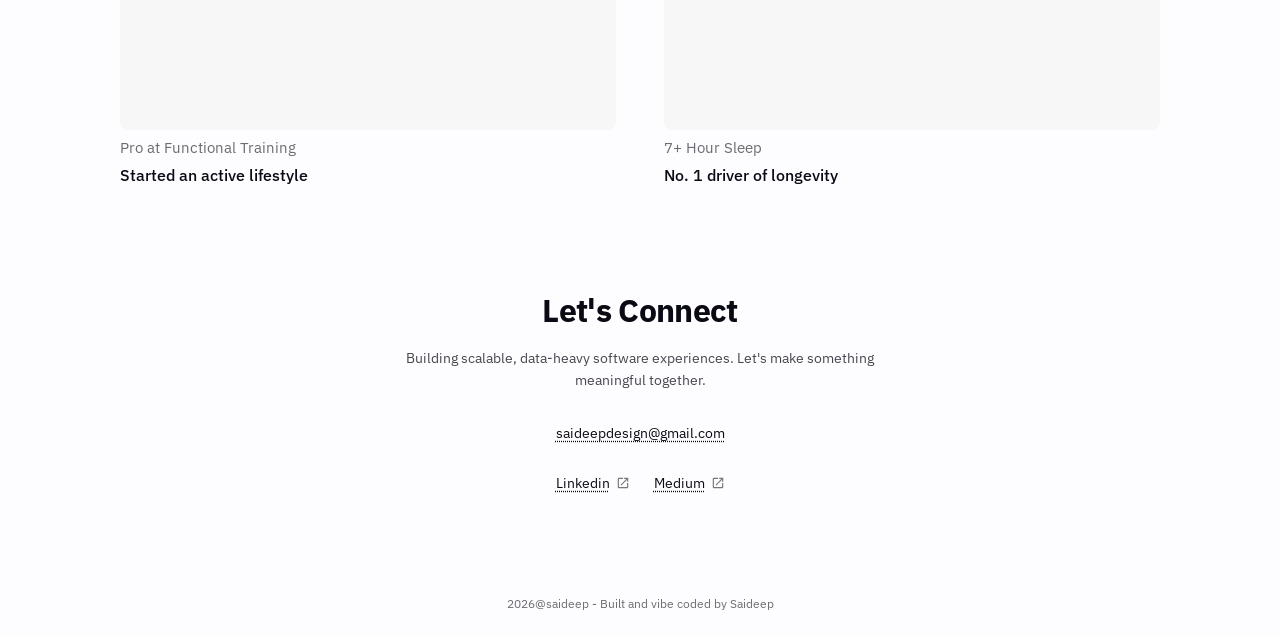
==== commit 75bfe606: "Switch shared images to the design-system CDN, drop local duplicates Replaces the 13 images duplicat" ====
--- a/about.html
+++ b/about.html
@@ -42,11 +42,11 @@
               <svg viewBox="0 0 24 24"><path d="M8 5v14l11-7z"/></svg>
             </div>
           </a>
-          <p class="item-label">Music Classes for school children via NGO <img src="images/teach%20for%20India%20Logo.png" alt="Teach For India" style="height:16px;vertical-align:middle;margin-left:4px;" /></p>
+          <p class="item-label">Music Classes for school children via NGO <img src="https://saideepv.github.io/Coomon-portfolios-design-system/assets/Common%20Images/teach%20for%20India%20Logo.png" alt="Teach For India" style="height:16px;vertical-align:middle;margin-left:4px;" /></p>
         </div>
         <div class="teaching-item">
           <div class="designerrs-wrap">
-            <img src="images/designerrsLogo-new.png" alt="Designerrs Academy" />
+            <img src="https://saideepv.github.io/Coomon-portfolios-design-system/assets/Common%20Images/designerrsLogo-new.png" alt="Designerrs Academy" />
           </div>
           <p class="item-label">Design cohorts for students exploring design as a career</p>
         </div>
@@ -59,14 +59,14 @@
       <div class="reading-grid">
         <div class="book-item">
           <div class="book-cover">
-            <img src="images/AI%20Snake%20Oil.png" alt="AI Snake Oil" />
+            <img src="https://saideepv.github.io/Coomon-portfolios-design-system/assets/Common%20Images/AI%20Snake%20Oil.png" alt="AI Snake Oil" />
           </div>
           <p class="book-tag">On AI</p>
           <p class="book-title">AI snake oil, by Sayash Kapoor</p>
         </div>
         <div class="book-item">
           <div class="book-cover">
-            <img src="images/Managing%20Oneself.jpg" alt="Managing Oneself" />
+            <img src="https://saideepv.github.io/Coomon-portfolios-design-system/assets/Common%20Images/Managing%20Oneself.jpg" alt="Managing Oneself" />
           </div>
           <p class="book-tag">On Improving</p>
           <p class="book-title">Managing one self, by Peter Drucker</p>
@@ -80,28 +80,28 @@
       <div class="hobbies-grid">
         <div class="hobby-item">
           <div class="hobby-img">
-            <img src="images/Hobby%203.jpg" alt="Dog" />
+            <img src="https://saideepv.github.io/Coomon-portfolios-design-system/assets/Common%20Images/Hobby%203.jpg" alt="Dog" />
           </div>
           <p class="hobby-tag">Dog Parent</p>
           <p class="hobby-title">Taking care of my pet</p>
         </div>
         <div class="hobby-item">
           <div class="hobby-img">
-            <img src="images/DAW.png" alt="Music" />
+            <img src="https://saideepv.github.io/Coomon-portfolios-design-system/assets/Common%20Images/DAW.png" alt="Music" />
           </div>
           <p class="hobby-tag">A Musician</p>
           <p class="hobby-title">Yet to compose a song</p>
         </div>
         <div class="hobby-item">
           <div class="hobby-img">
-            <img src="images/Hobby%202.jpg" alt="Running" />
+            <img src="https://saideepv.github.io/Coomon-portfolios-design-system/assets/Common%20Images/Hobby%202.jpg" alt="Running" />
           </div>
           <p class="hobby-tag">Pro at Functional Training</p>
           <p class="hobby-title">Started an active lifestyle</p>
         </div>
         <div class="hobby-item">
           <div class="hobby-img">
-            <img src="images/Sleep.png" alt="Sleep" />
+            <img src="https://saideepv.github.io/Coomon-portfolios-design-system/assets/Common%20Images/Sleep.png" alt="Sleep" />
           </div>
           <p class="hobby-tag">7+ Hour Sleep</p>
           <p class="hobby-title">No. 1 driver of longevity</p>
